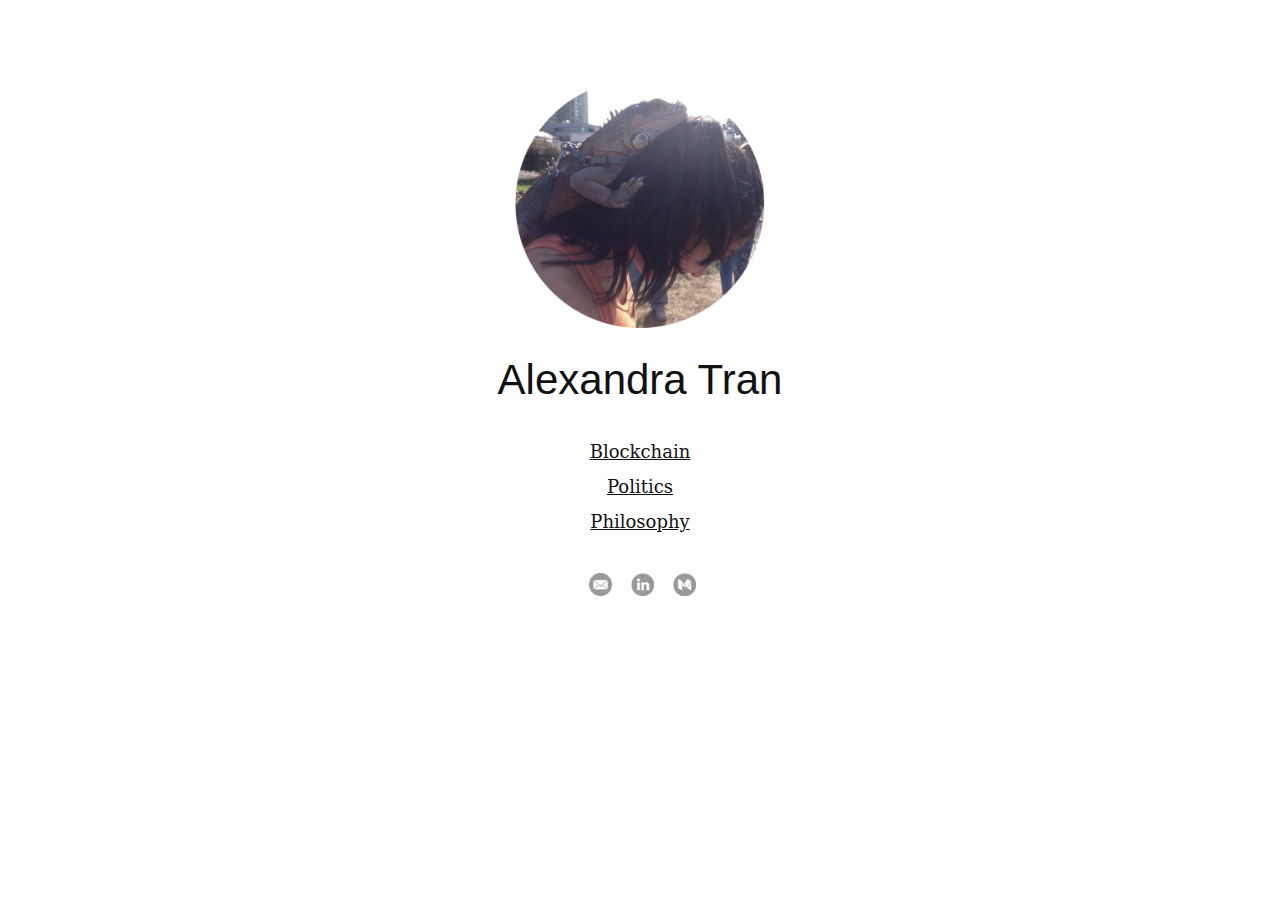
==== index.html @ 5d26245b "clean up" ====
<!doctype html>
<html lang="en-US">
<head>
<meta charset="UTF-8">
<meta http-equiv="X-UA-Compatible" content="IE=edge">
<meta name="viewport" content="width=device-width, initial-scale=1">
<title>Alexandra Tran</title>
<link href="css/stylesheet.css" rel="stylesheet" type="text/css">
</head>
<body>
  	<img class="propic" src="images/iguana.png" alt="">
    <h2 class="name">Alexandra Tran</h2>
    <p class="hometext">
    <a class="textlink" href="blockchain.html">Blockchain</a><br>
    <a class="textlink" href="politics.html">Politics</a><br>
    <a class="textlink" href="philosophy.html">Philosophy</a><br>
    </p>
	<p class="socials">
		<a href="mailto:alexandratran@pm.me"><img class="social" src="images/mail.png"></a>
		<a href="https://www.linkedin.com/in/alexandra-tran/" target="_blank"><img class="social" src="images/linkedin.png"></a>
		<a href="https://medium.com/@alexandratran" target="_blank"><img class="social" src="images/medium.png"></a>
	</p>
    

</body>
</html>
---- css/stylesheet.css ----
@charset "UTF-8";
/* Body */
body {
	font-family: Constantia, "Lucida Bright", "DejaVu Serif", Georgia, "serif";
	padding-top: 70px;
	padding-bottom: 50px;
	text-align: center;
}
img.propic {
	height: 250px;
	width: 250px;
	display: block;
	margin-left: auto;
	margin-right: auto;
}
.name {
	color: #111111;
	margin-top: 28px;
	margin-bottom: 30px;
	font-size: 42px;
	font-weight: 300;
	font-family: Gotham, "Helvetica Neue", Helvetica, Arial, "sans-serif";
}
.hometext {
	width: 50%;
	font-size: 18px;
	margin-left: auto;
	margin-right: auto;
	color: #111111;
	line-height: 35px;
}
.text {
	width: 45%;
	font-size: 18px;
	text-align: left;
	margin-left: auto;
	margin-right: auto;
	color: #111111;
	line-height: 30px;
}
.nav {
	margin-left: auto;
	margin-right: auto;
}
.textlink {
	font-size: 18px;
	text-decoration: underline;
	color:#111111;
}
.textlink:hover {
	text-decoration: none;
}
.link {
	display: inline-block;
	font-size: 18px;
	margin-left: 6px;
	margin-right: 6px;
	margin-bottom: 20px;
}
.link a {
	text-decoration: underline;
	color:#111111;
}
.link a:hover {
	text-decoration: none;
}
.socials {
	position: fixed;
	left: 50%;
	margin-left: -58px;
}
img.social {
	display: inline-block;
	height: 23px;
	width: 23px;
	margin-left: 7px;
	margin-right: 7px;
	opacity: 0.4;
}
img.social:hover {
	opacity: 0.65;
}

/* Mobile */
@media (max-width: 320px) {

.text {
	width: 100%;
	text-align: justify;
	padding-top: 0px;
	padding-right: 0px;
	padding-bottom: 0px;
	padding-left: 0px;
}
}

/* Small Tablets */
@media (min-width: 321px)and (max-width: 767px) {


.text {
	width: 100%;
	padding-top: 0px;
	padding-right: 0px;
	padding-bottom: 0px;
	padding-left: 0px;
}
}

/* Small Desktops */
@media (min-width: 768px) and (max-width: 1096px) {
.text {
	width: 100%;
}

}
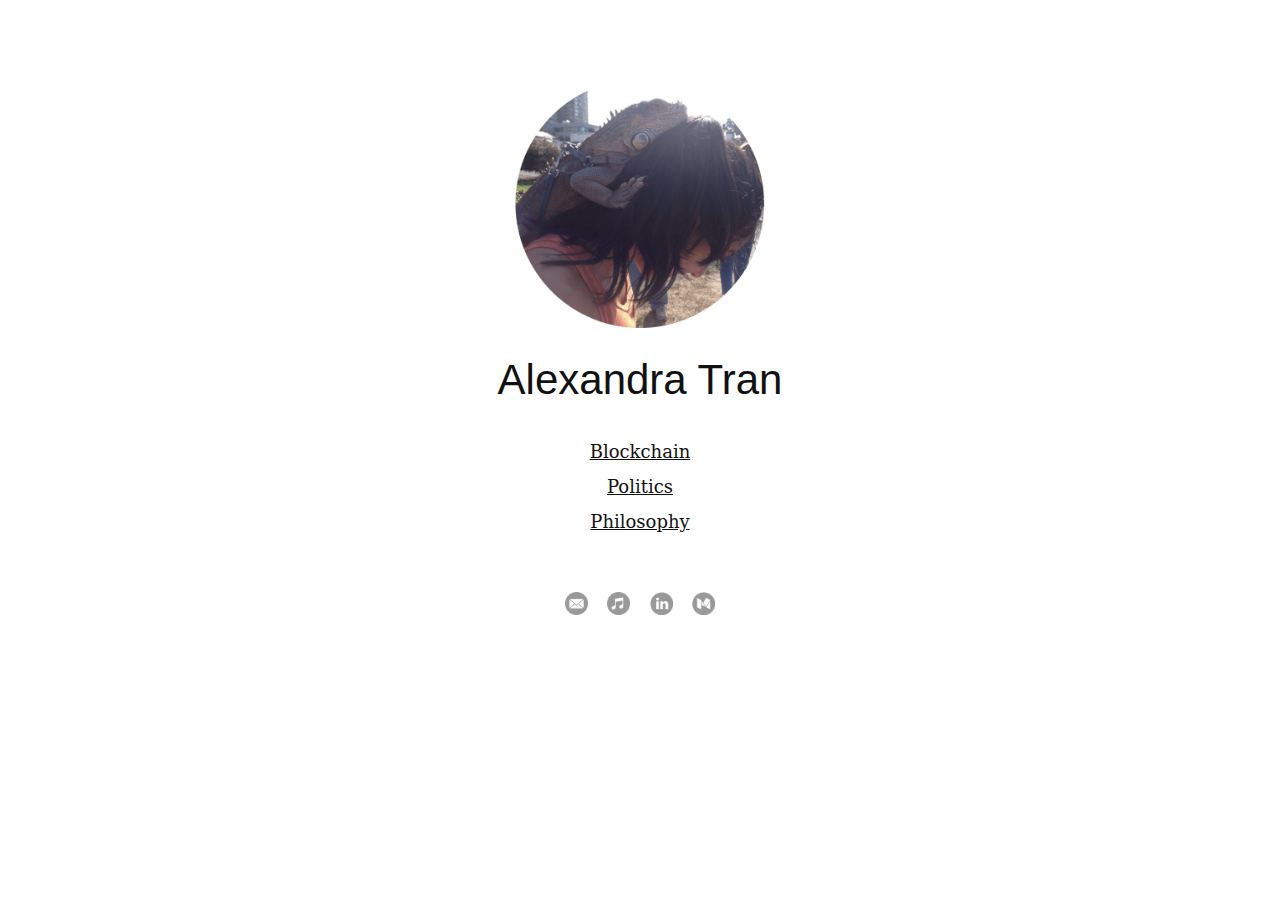
==== commit 98ed6054: "updates" ====
--- a/index.html
+++ b/index.html
@@ -15,10 +15,13 @@
     <a class="textlink" href="politics.html">Politics</a><br>
     <a class="textlink" href="philosophy.html">Philosophy</a><br>
     </p>
+    <br>
 	<p class="socials">
 		<a href="mailto:alexandratran@pm.me"><img class="social" src="images/mail.png"></a>
+		<a href="https://rateyourmusic.com/~alextran" target="_blank"><img class="social" src="images/music.png"></a>
 		<a href="https://www.linkedin.com/in/alexandra-tran/" target="_blank"><img class="social" src="images/linkedin.png"></a>
 		<a href="https://medium.com/@alexandratran" target="_blank"><img class="social" src="images/medium.png"></a>
+		
 	</p>
     
 
--- a/css/stylesheet.css
+++ b/css/stylesheet.css
@@ -3,7 +3,7 @@
 body {
 	font-family: Constantia, "Lucida Bright", "DejaVu Serif", Georgia, "serif";
 	padding-top: 70px;
-	padding-bottom: 50px;
+	padding-bottom: 30px;
 	text-align: center;
 }
 img.propic {
@@ -18,8 +18,10 @@
 	margin-top: 28px;
 	margin-bottom: 30px;
 	font-size: 42px;
-	font-weight: 300;
+	font-weight: 200;
 	font-family: Gotham, "Helvetica Neue", Helvetica, Arial, "sans-serif";
+	-webkit-font-smoothing: antialiased;
+	text-rendering: optimizeLegibility;
 }
 .hometext {
 	width: 50%;
@@ -65,9 +67,8 @@
 	text-decoration: none;
 }
 .socials {
-	position: fixed;
-	left: 50%;
-	margin-left: -58px;
+	
+	text-align: center;
 }
 img.social {
 	display: inline-block;
@@ -85,7 +86,7 @@
 @media (max-width: 320px) {
 
 .text {
-	width: 100%;
+	width: 93%;
 	text-align: justify;
 	padding-top: 0px;
 	padding-right: 0px;
@@ -99,7 +100,7 @@
 
 
 .text {
-	width: 100%;
+	width: 70%;
 	padding-top: 0px;
 	padding-right: 0px;
 	padding-bottom: 0px;
@@ -107,10 +108,5 @@
 }
 }
 
-/* Small Desktops */
-@media (min-width: 768px) and (max-width: 1096px) {
-.text {
-	width: 100%;
-}
 
 }
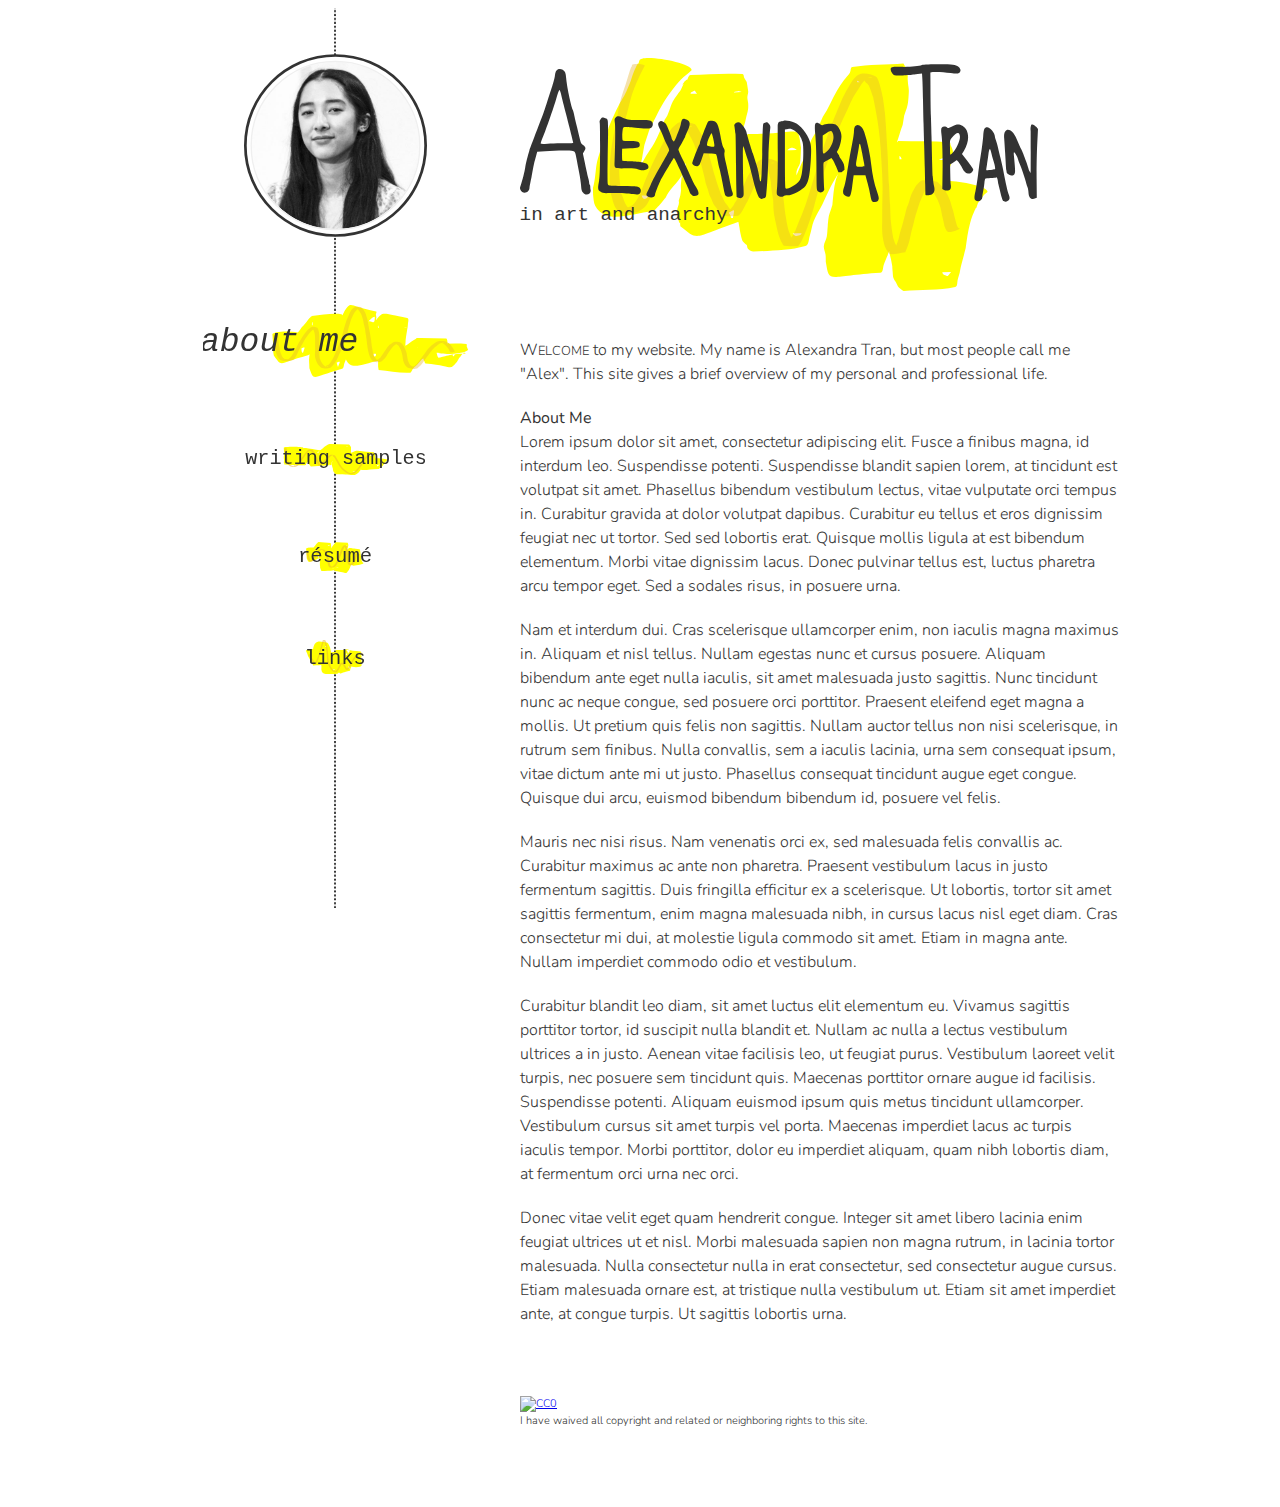
==== commit ee11f532: "update site" ====
--- a/index.html
+++ b/index.html
@@ -1,29 +1,65 @@
 <!doctype html>
-<html lang="en-US">
-<head>
-<meta charset="UTF-8">
-<meta http-equiv="X-UA-Compatible" content="IE=edge">
-<meta name="viewport" content="width=device-width, initial-scale=1">
-<title>Alexandra Tran</title>
-<link href="css/stylesheet.css" rel="stylesheet" type="text/css">
-</head>
-<body>
-  	<img class="propic" src="images/iguana.png" alt="">
-    <h2 class="name">Alexandra Tran</h2>
-    <p class="hometext">
-    <a class="textlink" href="blockchain.html">Blockchain</a><br>
-    <a class="textlink" href="politics.html">Politics</a><br>
-    <a class="textlink" href="philosophy.html">Philosophy</a><br>
-    </p>
-    <br>
-	<p class="socials">
-		<a href="mailto:alexandratran@pm.me"><img class="social" src="images/mail.png"></a>
-		<a href="https://rateyourmusic.com/~alextran" target="_blank"><img class="social" src="images/music.png"></a>
-		<a href="https://www.linkedin.com/in/alexandra-tran/" target="_blank"><img class="social" src="images/linkedin.png"></a>
-		<a href="https://medium.com/@alexandratran" target="_blank"><img class="social" src="images/medium.png"></a>
-		
-	</p>
-    
+<html>
+  <head profile="http://www.w3.org/2005/10/profile">
+    <title>Alexandra Tran</title>
+    <link rel="icon" type="image/png" href="images/favicon.svg">
+    <link href="https://fonts.googleapis.com/css2?family=Nunito:wght@300&display=swap" rel="stylesheet">
+    <link href="https://fonts.googleapis.com/css2?family=Nunito:wght@700&display=swap" rel="stylesheet">
+    <link rel="stylesheet" href="stylesheets/styles.css">
+    <script src="javascripts/scale.fix.js"></script>
+    <meta charset="utf-8">
+    <meta http-equiv="X-UA-Compatible" content="chrome=1">
+    <meta name="viewport" content="width=device-width">
+  </head>
+  <body>
+    <div class="wrapper">
+      <header>
+        <div class="icons">
+          <a href="#"><img src="images/profile.svg" alt="Photo of Alex" width="185" style="padding-top:15px;"></a>
+          <a href="#"><img src="images/aboutme2.svg" alt="About Me clicked" width="265"></a>
+          <div id="clickable"><a href="writings.html"><img src="images/writings1.svg" alt="Writing Samples" width="180"></a></div>
+          <div id="clickable"><a href="resume.html"><img src="images/resume1.svg" alt="Résumé" width="72"></a></div>
+          <div id="clickable"><a href="links.html"><img src="images/links1.svg" alt="Links" width="58"></a></div>
+        </div>
+        <div class="textlinks">
+          <a href="#"><i>about me</i></a>
+          <a href="writings.html">writing samples</a>
+          <a href="resume.html">résumé</a>
+          <a href="links.html">links</a>
+        </div>
+      </header>
+      <section>
+        <div id="logo"><img src="images/alexandratran.svg" alt="Alexandra Tran - in art and anarchy"></div>
+        <p>
+          W<small>ELCOME</small> to my website. My name is Alexandra Tran, but most people call me "Alex". This site gives a brief overview of my personal and professional life.
+          </p>
+          <p>
+            <b>About Me</b><br>
+            Lorem ipsum dolor sit amet, consectetur adipiscing elit. Fusce a finibus magna, id interdum leo. Suspendisse potenti. Suspendisse blandit sapien lorem, at tincidunt est volutpat sit amet. Phasellus bibendum vestibulum lectus, vitae vulputate orci tempus in. Curabitur gravida at dolor volutpat dapibus. Curabitur eu tellus et eros dignissim feugiat nec ut tortor. Sed sed lobortis erat. Quisque mollis ligula at est bibendum elementum. Morbi vitae dignissim lacus. Donec pulvinar tellus est, luctus pharetra arcu tempor eget. Sed a sodales risus, in posuere urna.
+        </p>
+        <p>
+          Nam et interdum dui. Cras scelerisque ullamcorper enim, non iaculis magna maximus in. Aliquam et nisl tellus. Nullam egestas nunc et cursus posuere. Aliquam bibendum ante eget nulla iaculis, sit amet malesuada justo sagittis. Nunc tincidunt nunc ac neque congue, sed posuere orci porttitor. Praesent eleifend eget magna a mollis. Ut pretium quis felis non sagittis. Nullam auctor tellus non nisi scelerisque, in rutrum sem finibus. Nulla convallis, sem a iaculis lacinia, urna sem consequat ipsum, vitae dictum ante mi ut justo. Phasellus consequat tincidunt augue eget congue. Quisque dui arcu, euismod bibendum bibendum id, posuere vel felis.
+        </p>
+        <p>
+          Mauris nec nisi risus. Nam venenatis orci ex, sed malesuada felis convallis ac. Curabitur maximus ac ante non pharetra. Praesent vestibulum lacus in justo fermentum sagittis. Duis fringilla efficitur ex a scelerisque. Ut lobortis, tortor sit amet sagittis fermentum, enim magna malesuada nibh, in cursus lacus nisl eget diam. Cras consectetur mi dui, at molestie ligula commodo sit amet. Etiam in magna ante. Nullam imperdiet commodo odio et vestibulum.
+        </p>
+        <p>
+          Curabitur blandit leo diam, sit amet luctus elit elementum eu. Vivamus sagittis porttitor tortor, id suscipit nulla blandit et. Nullam ac nulla a lectus vestibulum ultrices a in justo. Aenean vitae facilisis leo, ut feugiat purus. Vestibulum laoreet velit turpis, nec posuere sem tincidunt quis. Maecenas porttitor ornare augue id facilisis. Suspendisse potenti. Aliquam euismod ipsum quis metus tincidunt ullamcorper. Vestibulum cursus sit amet turpis vel porta. Maecenas imperdiet lacus ac turpis iaculis tempor. Morbi porttitor, dolor eu imperdiet aliquam, quam nibh lobortis diam, at fermentum orci urna nec orci.
+        </p>
+        <p>
+          Donec vitae velit eget quam hendrerit congue. Integer sit amet libero lacinia enim feugiat ultrices ut et nisl. Morbi malesuada sapien non magna rutrum, in lacinia tortor malesuada. Nulla consectetur nulla in erat consectetur, sed consectetur augue cursus. Etiam malesuada ornare est, at tristique nulla vestibulum ut. Etiam sit amet imperdiet ante, at congue turpis. Ut sagittis lobortis urna.
+        </p>
+        <div id="license"><p xmlns:dct="http://purl.org/dc/terms/" xmlns:vcard="http://www.w3.org/2001/vcard-rdf/3.0#">
+          <a rel="license"
+             href="http://creativecommons.org/publicdomain/zero/1.0/">
+            <img src="https://licensebuttons.net/p/zero/1.0/80x15.png" style="border-style: none;" alt="CC0" />
+          </a>
+          <br />
+          I have waived all copyright and related or neighboring rights to
+          this site.
+        </p></div>
 
-</body>
+      </section>
+    </div>
+  </body>
 </html>
--- a/stylesheets/styles.css
+++ b/stylesheets/styles.css
@@ -0,0 +1,131 @@
+body {
+  background-color: #fff;
+  padding: 0px;
+  font: 16px/1.5 'Nunito', Helvetica, Arial, sans-serif;
+  color: #333333;
+  font-weight: 300;
+  animation: fadeInAnimation ease 1.5s; 
+  animation-iteration-count: 1; 
+  animation-fill-mode: forwards; 
+}
+@keyframes fadeInAnimation { 
+  0% { opacity: 0; } 
+  100% { opacity: 1; } 
+} 
+
+.wrapper {
+  width: 960px;
+  margin: 0 auto;
+}
+
+header {
+  width: 350px;
+  height: 100%;
+  float: left;
+  position: fixed;
+  background: url(../images/line.png) repeat-y center;
+  background-size: 2px;
+  overflow-y: auto;
+}
+header a {
+  padding: 30px 6px;
+  margin: 0 auto;
+  text-align: center;
+  display: block;
+}
+#clickable {
+  transition: padding-right 0.1s ease;
+}
+#clickable:hover {
+  padding-right: 10%;
+}
+.textlinks {
+  display: none;
+}
+
+section {
+  width: 600px;
+  margin-left: 360px;
+  padding: 50px 0px 50px;
+}
+section a {
+  text-decoration: underline;
+}
+section a:hover {
+  color: gray;
+}
+#logo {
+  margin: 0 0 40px 0;
+  width: 518px;
+}
+img {
+  max-width: 100%;
+}
+h1, h2, h3 {
+  color: #222;
+  margin: 0 0 20px;
+  line-height: 1.1;
+}
+p, ul, ol, table, pre, dl {
+  margin: 0 0 20px;
+}
+h1 {
+  font-size: 28px;
+}
+h2 {
+  color: #393939;
+}
+blockquote {
+  border-left: 1px solid #e5e5e5;
+  margin: 0;
+  padding: 0 0 0 20px;
+  font-style: italic;
+}
+small {
+  font-size: 13px;
+}
+b {
+  font-weight: 500px;
+}
+#license {
+  padding-top: 50px;
+  font-size: 11px;
+}
+
+@media screen and (max-width: 960px) {
+  .wrapper {
+    width: 90%;
+    text-align: justify;
+  }
+  header {
+    width: 100%;
+    height: auto;
+    position: relative;
+    background-image: none;
+    padding-bottom: 20px;
+  }
+  header a {
+    float: left;
+    padding: 2px 12px;
+    font-family: Courier, monospace;
+    color: #000;
+    text-decoration: none;
+  }
+  header a:hover {
+    color: yellow;
+  }
+  .icons {
+    display: none;
+  }
+  .textlinks {
+    display: block;
+  }
+  section {
+    margin-left: 0px;
+    width: 100%;
+  }
+  #logo {
+    margin-top: 0;
+  }
+}
+
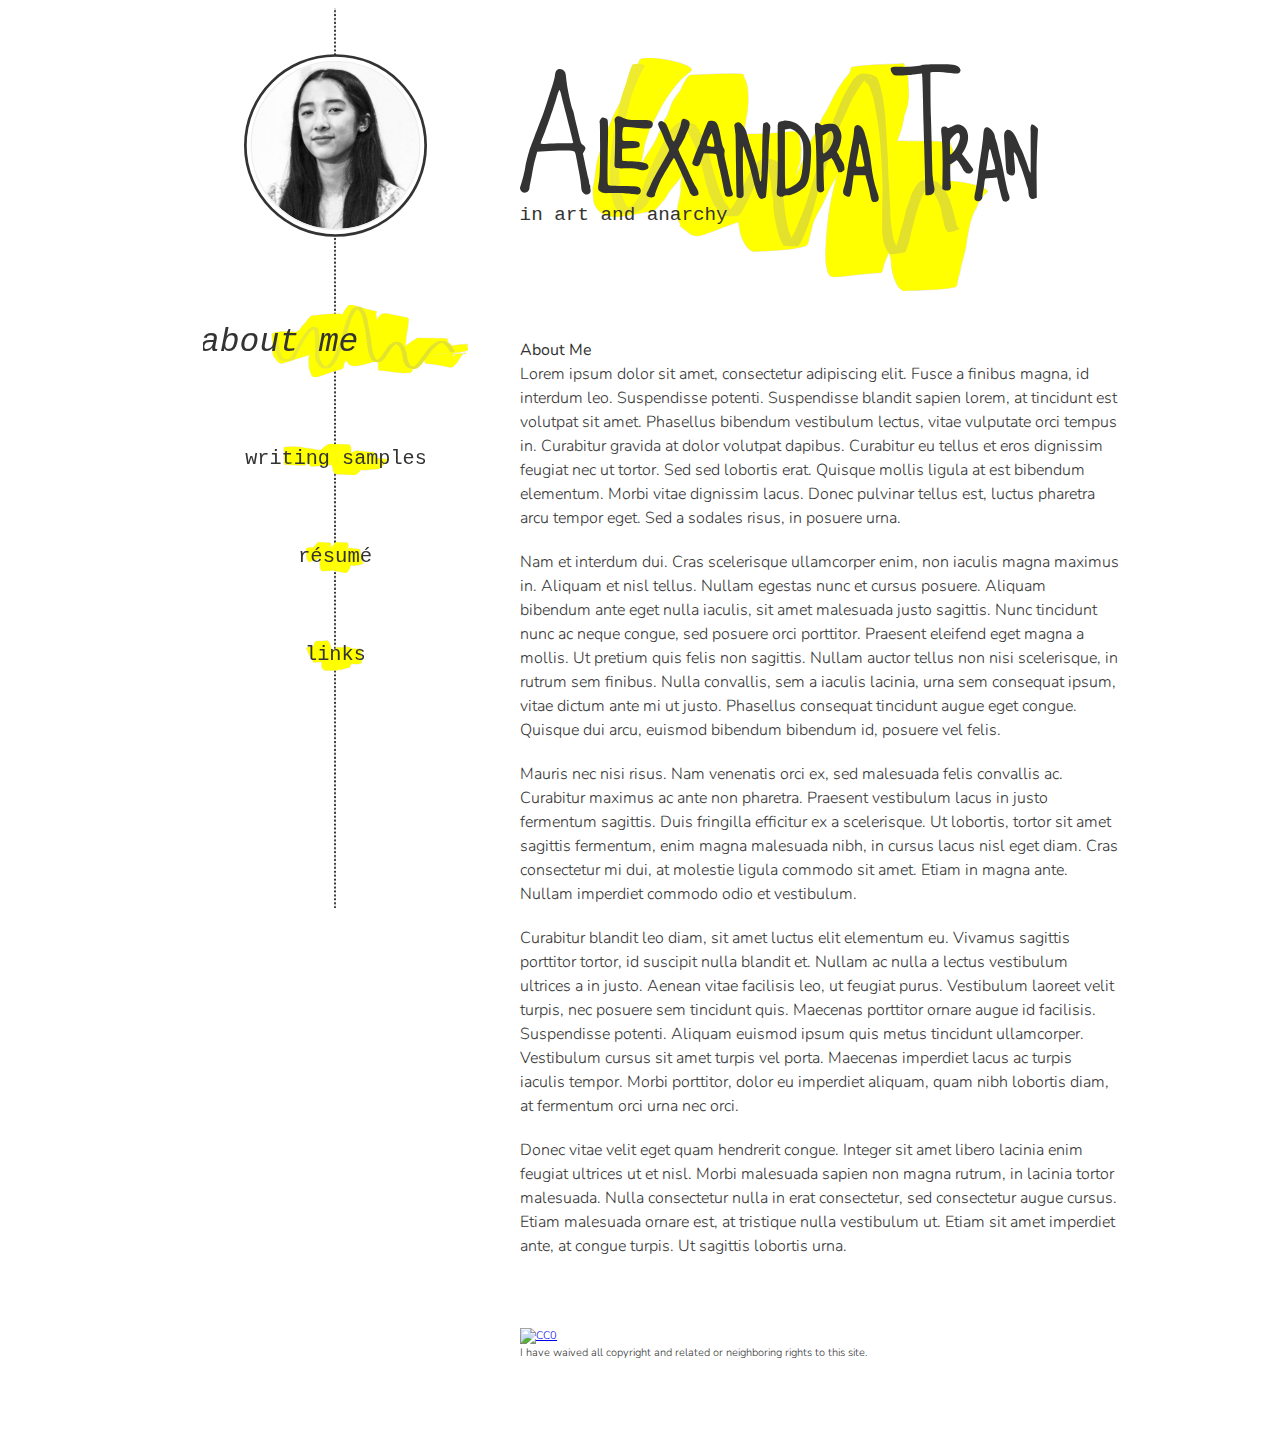
==== commit 07050a72: "update style, add .htaccess" ====
--- a/index.html
+++ b/index.html
@@ -16,23 +16,20 @@
       <header>
         <div class="icons">
           <a href="#"><img src="images/profile.svg" alt="Photo of Alex" width="185" style="padding-top:15px;"></a>
-          <a href="#"><img src="images/aboutme2.svg" alt="About Me clicked" width="265"></a>
-          <div id="clickable"><a href="writings.html"><img src="images/writings1.svg" alt="Writing Samples" width="180"></a></div>
-          <div id="clickable"><a href="resume.html"><img src="images/resume1.svg" alt="Résumé" width="72"></a></div>
-          <div id="clickable"><a href="links.html"><img src="images/links1.svg" alt="Links" width="58"></a></div>
+          <a href="#"><img src="images/aboutme2.svg" alt="About Me active" width="265"></a>
+          <div id="clickable"><a href="writings"><img src="images/writings1.svg" alt="Writing Samples" width="180"></a></div>
+          <div id="clickable"><a href="resume"><img src="images/resume1.svg" alt="Résumé" width="72"></a></div>
+          <div id="clickable"><a href="links"><img src="images/links1.svg" alt="Links" width="58"></a></div>
         </div>
         <div class="textlinks">
           <a href="#"><i>about me</i></a>
-          <a href="writings.html">writing samples</a>
-          <a href="resume.html">résumé</a>
-          <a href="links.html">links</a>
+          <a href="writings">writing samples</a>
+          <a href="resume">résumé</a>
+          <a href="links">links</a>
         </div>
       </header>
       <section>
         <div id="logo"><img src="images/alexandratran.svg" alt="Alexandra Tran - in art and anarchy"></div>
-        <p>
-          W<small>ELCOME</small> to my website. My name is Alexandra Tran, but most people call me "Alex". This site gives a brief overview of my personal and professional life.
-          </p>
           <p>
             <b>About Me</b><br>
             Lorem ipsum dolor sit amet, consectetur adipiscing elit. Fusce a finibus magna, id interdum leo. Suspendisse potenti. Suspendisse blandit sapien lorem, at tincidunt est volutpat sit amet. Phasellus bibendum vestibulum lectus, vitae vulputate orci tempus in. Curabitur gravida at dolor volutpat dapibus. Curabitur eu tellus et eros dignissim feugiat nec ut tortor. Sed sed lobortis erat. Quisque mollis ligula at est bibendum elementum. Morbi vitae dignissim lacus. Donec pulvinar tellus est, luctus pharetra arcu tempor eget. Sed a sodales risus, in posuere urna.
--- a/stylesheets/styles.css
+++ b/stylesheets/styles.css
@@ -125,7 +125,7 @@
     width: 100%;
   }
   #logo {
-    margin-top: 0;
+    width: 100%;
   }
 }
 
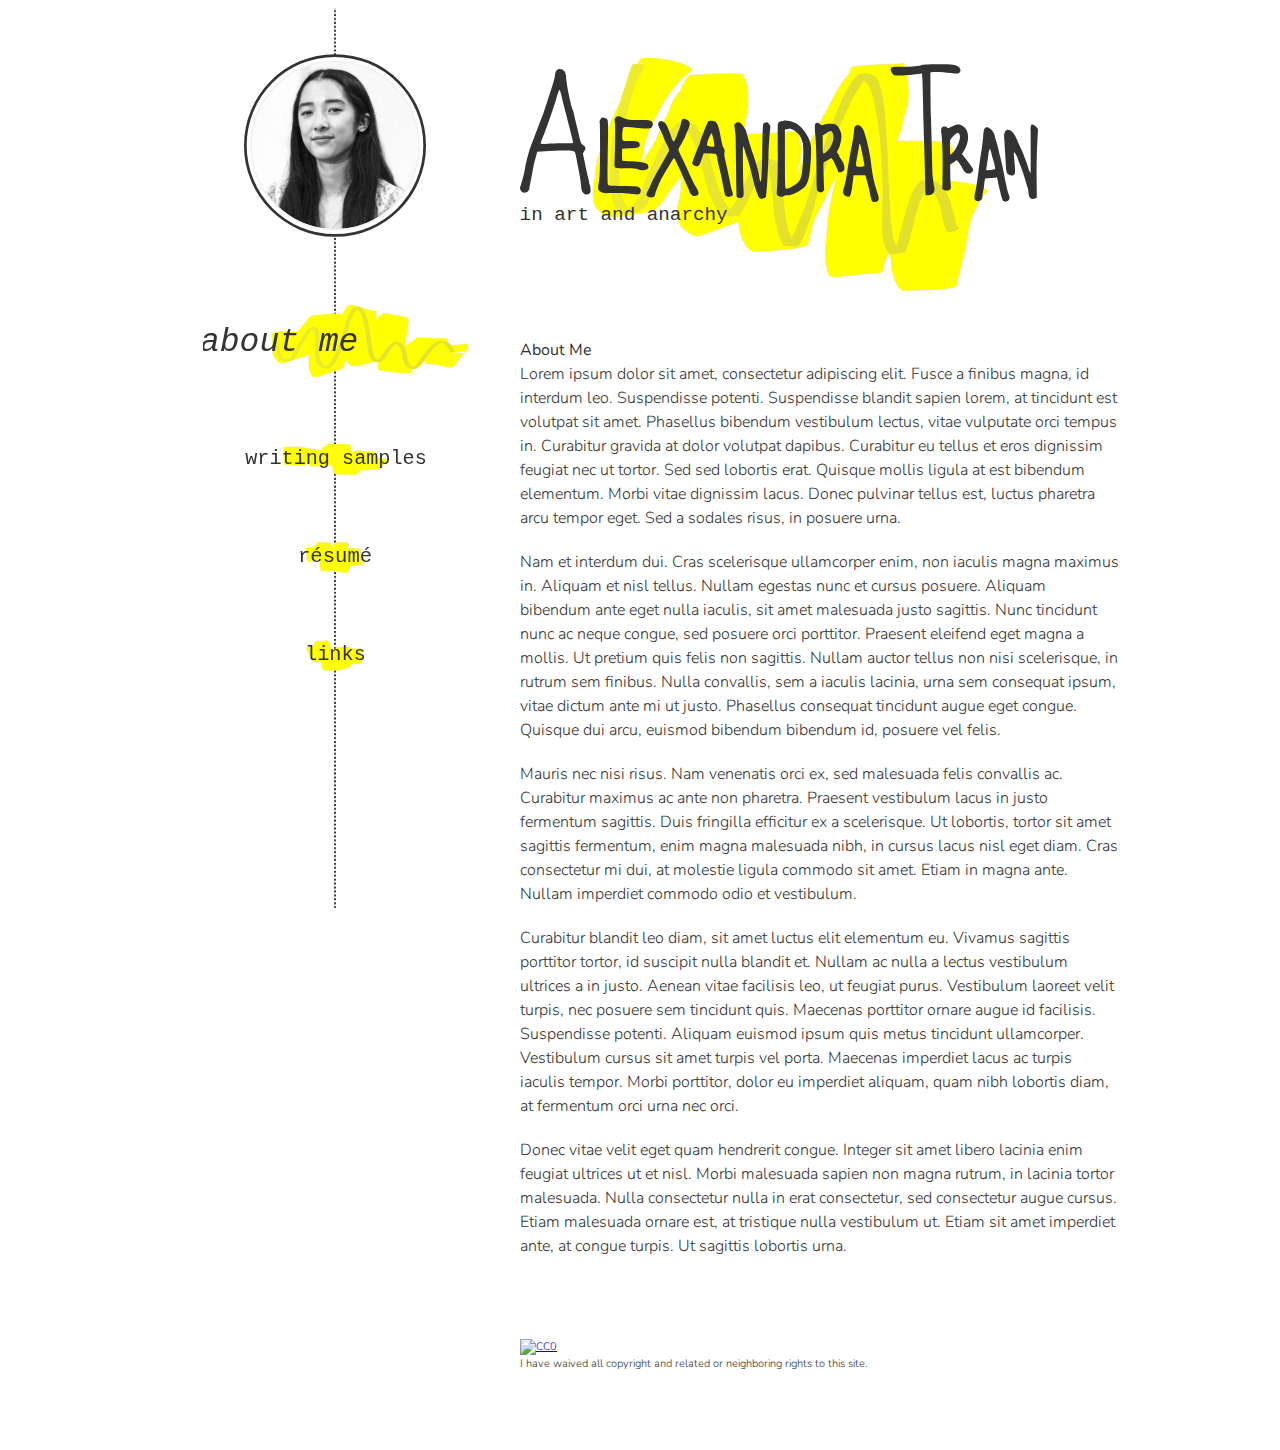
==== commit ac6538be: "finalize style" ====
--- a/index.html
+++ b/index.html
@@ -1,8 +1,10 @@
 <!doctype html>
+
 <html>
+
   <head profile="http://www.w3.org/2005/10/profile">
     <title>Alexandra Tran</title>
-    <link rel="icon" type="image/png" href="images/favicon.svg">
+    <link rel="icon" type="image" href="images/favicon.svg">
     <link href="https://fonts.googleapis.com/css2?family=Nunito:wght@300&display=swap" rel="stylesheet">
     <link href="https://fonts.googleapis.com/css2?family=Nunito:wght@700&display=swap" rel="stylesheet">
     <link rel="stylesheet" href="stylesheets/styles.css">
@@ -11,28 +13,32 @@
     <meta http-equiv="X-UA-Compatible" content="chrome=1">
     <meta name="viewport" content="width=device-width">
   </head>
+
   <body>
+
     <div class="wrapper">
+      
       <header>
         <div class="icons">
-          <a href="#"><img src="images/profile.svg" alt="Photo of Alex" width="185" style="padding-top:15px;"></a>
+          <a href="#" id="profile"><img src="images/profile.svg" alt="Photo of Alex"></a>
           <a href="#"><img src="images/aboutme2.svg" alt="About Me active" width="265"></a>
-          <div id="clickable"><a href="writings"><img src="images/writings1.svg" alt="Writing Samples" width="180"></a></div>
-          <div id="clickable"><a href="resume"><img src="images/resume1.svg" alt="Résumé" width="72"></a></div>
-          <div id="clickable"><a href="links"><img src="images/links1.svg" alt="Links" width="58"></a></div>
+          <a href="writings.html" id="clickable"><img src="images/writings1.svg" alt="Writing Samples" width="180"></a>
+          <a href="resume.html" id="clickable"><img src="images/resume1.svg" alt="Résumé" width="72"></a>
+          <a href="links.html" id="clickable"><img src="images/links1.svg" alt="Links" width="58"></a>
         </div>
         <div class="textlinks">
           <a href="#"><i>about me</i></a>
-          <a href="writings">writing samples</a>
-          <a href="resume">résumé</a>
-          <a href="links">links</a>
+          <a href="writings.html">writing samples</a>
+          <a href="resume.html">résumé</a>
+          <a href="links.html">links</a>
         </div>
       </header>
+
       <section>
         <div id="logo"><img src="images/alexandratran.svg" alt="Alexandra Tran - in art and anarchy"></div>
-          <p>
-            <b>About Me</b><br>
-            Lorem ipsum dolor sit amet, consectetur adipiscing elit. Fusce a finibus magna, id interdum leo. Suspendisse potenti. Suspendisse blandit sapien lorem, at tincidunt est volutpat sit amet. Phasellus bibendum vestibulum lectus, vitae vulputate orci tempus in. Curabitur gravida at dolor volutpat dapibus. Curabitur eu tellus et eros dignissim feugiat nec ut tortor. Sed sed lobortis erat. Quisque mollis ligula at est bibendum elementum. Morbi vitae dignissim lacus. Donec pulvinar tellus est, luctus pharetra arcu tempor eget. Sed a sodales risus, in posuere urna.
+        <p>
+          <b>About Me</b><br>
+          Lorem ipsum dolor sit amet, consectetur adipiscing elit. Fusce a finibus magna, id interdum leo. Suspendisse potenti. Suspendisse blandit sapien lorem, at tincidunt est volutpat sit amet. Phasellus bibendum vestibulum lectus, vitae vulputate orci tempus in. Curabitur gravida at dolor volutpat dapibus. Curabitur eu tellus et eros dignissim feugiat nec ut tortor. Sed sed lobortis erat. Quisque mollis ligula at est bibendum elementum. Morbi vitae dignissim lacus. Donec pulvinar tellus est, luctus pharetra arcu tempor eget. Sed a sodales risus, in posuere urna.
         </p>
         <p>
           Nam et interdum dui. Cras scelerisque ullamcorper enim, non iaculis magna maximus in. Aliquam et nisl tellus. Nullam egestas nunc et cursus posuere. Aliquam bibendum ante eget nulla iaculis, sit amet malesuada justo sagittis. Nunc tincidunt nunc ac neque congue, sed posuere orci porttitor. Praesent eleifend eget magna a mollis. Ut pretium quis felis non sagittis. Nullam auctor tellus non nisi scelerisque, in rutrum sem finibus. Nulla convallis, sem a iaculis lacinia, urna sem consequat ipsum, vitae dictum ante mi ut justo. Phasellus consequat tincidunt augue eget congue. Quisque dui arcu, euismod bibendum bibendum id, posuere vel felis.
@@ -48,15 +54,17 @@
         </p>
         <div id="license"><p xmlns:dct="http://purl.org/dc/terms/" xmlns:vcard="http://www.w3.org/2001/vcard-rdf/3.0#">
           <a rel="license"
-             href="http://creativecommons.org/publicdomain/zero/1.0/">
+             href="http://creativecommons.org/publicdomain/zero/1.0/" target="_blank">
             <img src="https://licensebuttons.net/p/zero/1.0/80x15.png" style="border-style: none;" alt="CC0" />
           </a>
-          <br />
+          <br/>
           I have waived all copyright and related or neighboring rights to
           this site.
         </p></div>
+      </section>
 
-      </section>
     </div>
+
   </body>
+
 </html>
--- a/stylesheets/styles.css
+++ b/stylesheets/styles.css
@@ -1,9 +1,7 @@
 body {
   background-color: #fff;
-  padding: 0px;
-  font: 16px/1.5 'Nunito', Helvetica, Arial, sans-serif;
-  color: #333333;
-  font-weight: 300;
+  font: 300 16px/1.5 'Nunito', Helvetica, Arial, sans-serif;
+  color: #333;
   animation: fadeInAnimation ease 1.5s; 
   animation-iteration-count: 1; 
   animation-fill-mode: forwards; 
@@ -33,14 +31,18 @@
   text-align: center;
   display: block;
 }
-#clickable {
-  transition: padding-right 0.1s ease;
+#profile {
+  width: 185px;
+  padding-top: 45px;
 }
-#clickable:hover {
-  padding-right: 10%;
+#clickable { 
+  transition: padding-right 0.1s ease; 
 }
-.textlinks {
-  display: none;
+#clickable:hover { 
+  padding-right: 10%; 
+}
+.textlinks { 
+  display: none; 
 }
 
 section {
@@ -55,37 +57,20 @@
   color: gray;
 }
 #logo {
-  margin: 0 0 40px 0;
+  margin-bottom: 40px;
   width: 518px;
 }
 img {
   max-width: 100%;
 }
-h1, h2, h3 {
-  color: #222;
-  margin: 0 0 20px;
-  line-height: 1.1;
-}
-p, ul, ol, table, pre, dl {
-  margin: 0 0 20px;
-}
-h1 {
-  font-size: 28px;
-}
-h2 {
-  color: #393939;
+p, ul, ol {
+  margin-bottom: 20px;
 }
 blockquote {
   border-left: 1px solid #e5e5e5;
   margin: 0;
-  padding: 0 0 0 20px;
+  padding-left: 20px;
   font-style: italic;
-}
-small {
-  font-size: 13px;
-}
-b {
-  font-weight: 500px;
 }
 #license {
   padding-top: 50px;
@@ -93,10 +78,12 @@
 }
 
 @media screen and (max-width: 960px) {
+
   .wrapper {
     width: 90%;
     text-align: justify;
   }
+
   header {
     width: 100%;
     height: auto;
@@ -120,6 +107,7 @@
   .textlinks {
     display: block;
   }
+
   section {
     margin-left: 0px;
     width: 100%;
@@ -127,5 +115,6 @@
   #logo {
     width: 100%;
   }
+  
 }
 
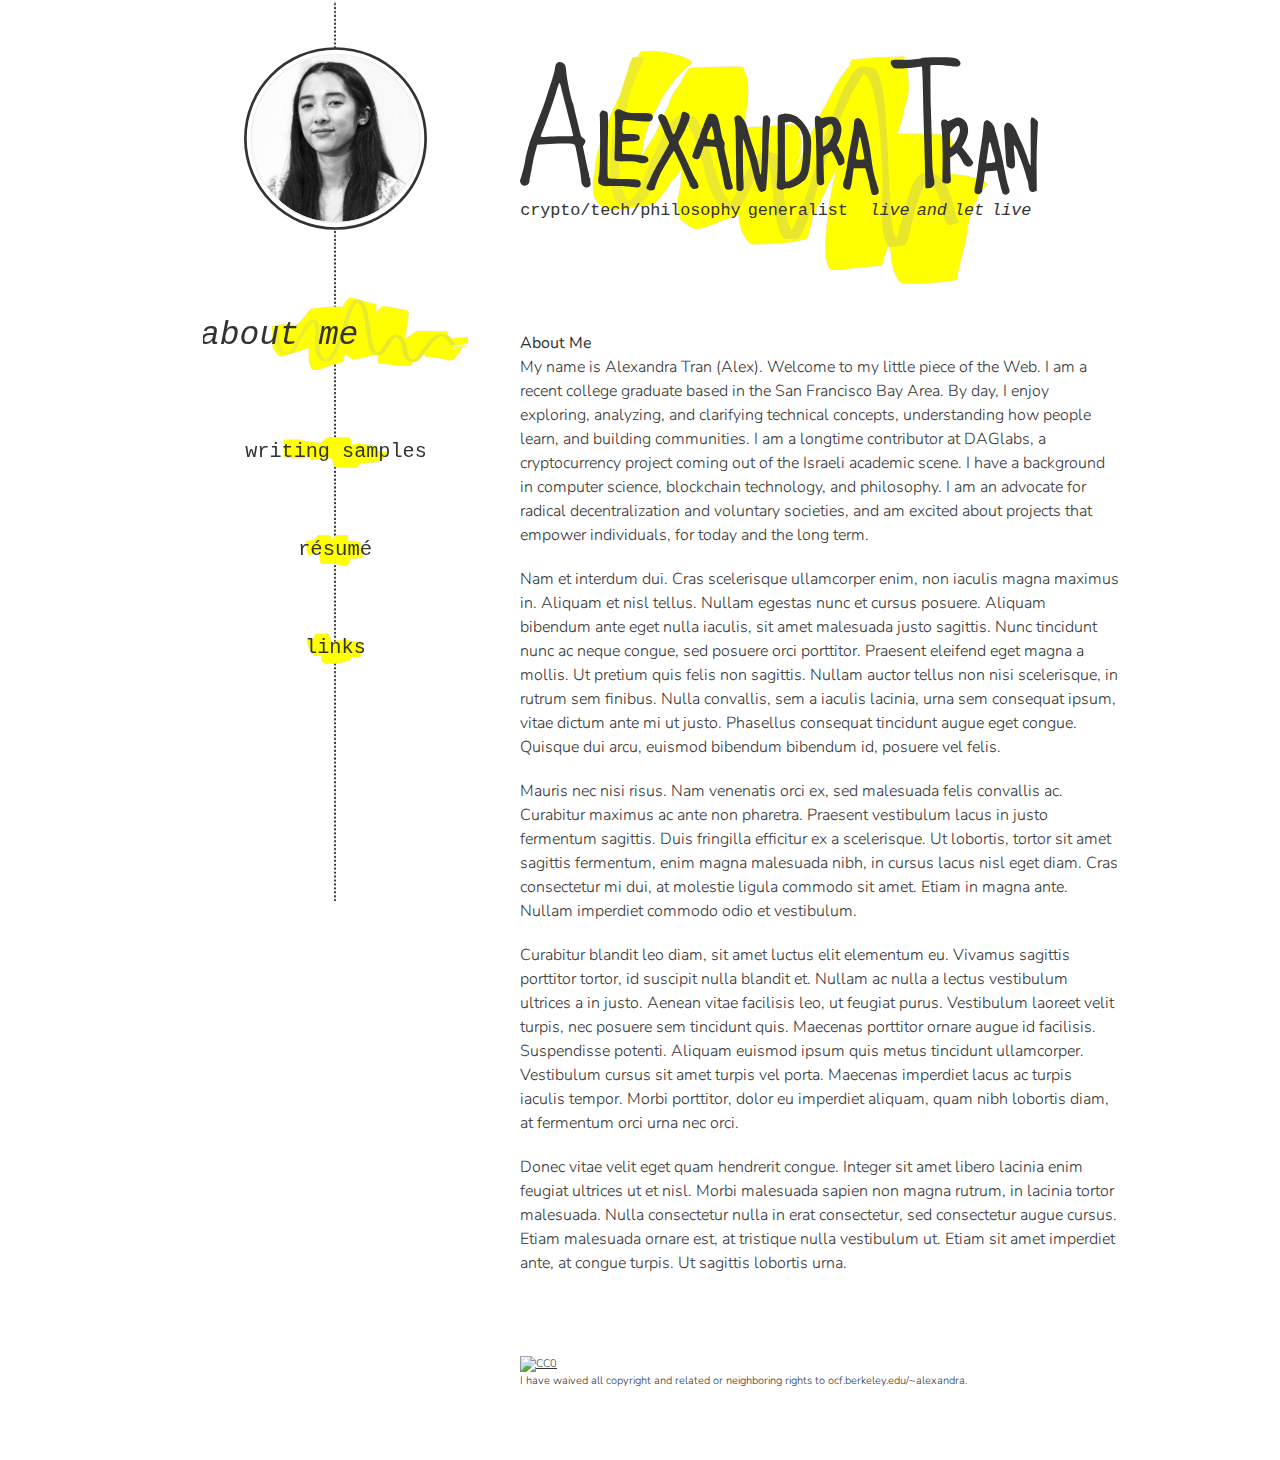
==== commit 6854419f: "update site" ====
--- a/index.html
+++ b/index.html
@@ -4,7 +4,7 @@
 
   <head profile="http://www.w3.org/2005/10/profile">
     <title>Alexandra Tran</title>
-    <link rel="icon" type="image" href="images/favicon.svg">
+    <link rel="icon" type="image" href="assets/favicon.svg">
     <link href="https://fonts.googleapis.com/css2?family=Nunito:wght@300&display=swap" rel="stylesheet">
     <link href="https://fonts.googleapis.com/css2?family=Nunito:wght@700&display=swap" rel="stylesheet">
     <link rel="stylesheet" href="stylesheets/styles.css">
@@ -20,11 +20,11 @@
       
       <header>
         <div class="icons">
-          <a href="#" id="profile"><img src="images/profile.svg" alt="Photo of Alex"></a>
-          <a href="#"><img src="images/aboutme2.svg" alt="About Me active" width="265"></a>
-          <a href="writings.html" id="clickable"><img src="images/writings1.svg" alt="Writing Samples" width="180"></a>
-          <a href="resume.html" id="clickable"><img src="images/resume1.svg" alt="Résumé" width="72"></a>
-          <a href="links.html" id="clickable"><img src="images/links1.svg" alt="Links" width="58"></a>
+          <span><img src="assets/profile.svg" alt="Photo of Alex" width="185" style="padding-top: 15px;"></span>
+          <span><img src="assets/aboutme2.svg" alt="About Me active" width="265"></span>
+          <span><a href="writings.html"><img src="assets/writings1.svg" alt="Writing Samples" width="180"></a></span>
+          <span><a href="resume.html"><img src="assets/resume1.svg" alt="Résumé" width="72"></a></span>
+          <span><a href="links.html"><img src="assets/links1.svg" alt="Links" width="58"></a></span>
         </div>
         <div class="textlinks">
           <a href="#"><i>about me</i></a>
@@ -35,11 +35,17 @@
       </header>
 
       <section>
-        <div id="logo"><img src="images/alexandratran.svg" alt="Alexandra Tran - in art and anarchy"></div>
+        <div id="logo"><img src="assets/alexandratran.svg" alt="Alexandra Tran"></div>
         <p>
           <b>About Me</b><br>
-          Lorem ipsum dolor sit amet, consectetur adipiscing elit. Fusce a finibus magna, id interdum leo. Suspendisse potenti. Suspendisse blandit sapien lorem, at tincidunt est volutpat sit amet. Phasellus bibendum vestibulum lectus, vitae vulputate orci tempus in. Curabitur gravida at dolor volutpat dapibus. Curabitur eu tellus et eros dignissim feugiat nec ut tortor. Sed sed lobortis erat. Quisque mollis ligula at est bibendum elementum. Morbi vitae dignissim lacus. Donec pulvinar tellus est, luctus pharetra arcu tempor eget. Sed a sodales risus, in posuere urna.
+          My name is Alexandra Tran (Alex). Welcome to my little piece of the Web. 
+          I am a recent college graduate based in the San Francisco Bay Area. 
+          By day, I enjoy exploring, analyzing, and clarifying technical concepts, understanding how people learn, and building communities. 
+          I am a longtime contributor at DAGlabs, a cryptocurrency project coming out of the Israeli academic scene. 
+          I have a background in computer science, blockchain technology, and philosophy. 
+          I am an advocate for radical decentralization and voluntary societies, and am excited about projects that empower individuals, for today and the long term.
         </p>
+        <!-- hr -->
         <p>
           Nam et interdum dui. Cras scelerisque ullamcorper enim, non iaculis magna maximus in. Aliquam et nisl tellus. Nullam egestas nunc et cursus posuere. Aliquam bibendum ante eget nulla iaculis, sit amet malesuada justo sagittis. Nunc tincidunt nunc ac neque congue, sed posuere orci porttitor. Praesent eleifend eget magna a mollis. Ut pretium quis felis non sagittis. Nullam auctor tellus non nisi scelerisque, in rutrum sem finibus. Nulla convallis, sem a iaculis lacinia, urna sem consequat ipsum, vitae dictum ante mi ut justo. Phasellus consequat tincidunt augue eget congue. Quisque dui arcu, euismod bibendum bibendum id, posuere vel felis.
         </p>
@@ -59,7 +65,7 @@
           </a>
           <br/>
           I have waived all copyright and related or neighboring rights to
-          this site.
+          ocf.berkeley.edu/~alexandra.
         </p></div>
       </section>
 
--- a/stylesheets/styles.css
+++ b/stylesheets/styles.css
@@ -4,7 +4,7 @@
   color: #333;
   animation: fadeInAnimation ease 1.5s; 
   animation-iteration-count: 1; 
-  animation-fill-mode: forwards; 
+  animation-fill-mode: forwards;
 }
 @keyframes fadeInAnimation { 
   0% { opacity: 0; } 
@@ -13,7 +13,7 @@
 
 .wrapper {
   width: 960px;
-  margin: 0 auto;
+  margin: -7px auto;
 }
 
 header {
@@ -21,25 +21,22 @@
   height: 100%;
   float: left;
   position: fixed;
-  background: url(../images/line.png) repeat-y center;
+  background: url(../assets/line.png) repeat-y center;
   background-size: 2px;
   overflow-y: auto;
 }
-header a {
+header span {
   padding: 30px 6px;
   margin: 0 auto;
   text-align: center;
   display: block;
 }
-#profile {
-  width: 185px;
-  padding-top: 45px;
-}
-#clickable { 
+.icons a {
+  padding: 15px;
   transition: padding-right 0.1s ease; 
 }
-#clickable:hover { 
-  padding-right: 10%; 
+.icons a:hover { 
+  padding-right: 8%; 
 }
 .textlinks { 
   display: none; 
@@ -51,10 +48,14 @@
   padding: 50px 0px 50px;
 }
 section a {
+  color: #333;
   text-decoration: underline;
 }
 section a:hover {
-  color: gray;
+  text-decoration: none;
+}
+section a:visited {
+  color: #333;
 }
 #logo {
   margin-bottom: 40px;
@@ -71,6 +72,10 @@
   margin: 0;
   padding-left: 20px;
   font-style: italic;
+}
+hr {
+  width: 30px;
+  margin: 30px auto;
 }
 #license {
   padding-top: 50px;
@@ -89,10 +94,11 @@
     height: auto;
     position: relative;
     background-image: none;
-    padding-bottom: 20px;
+    padding: 20px 0;
+    text-align: center;
   }
   header a {
-    float: left;
+    float: center;
     padding: 2px 12px;
     font-family: Courier, monospace;
     color: #000;
@@ -114,7 +120,16 @@
   }
   #logo {
     width: 100%;
+    text-align: center;
+    margin-bottom: 25px;
   }
   
 }
 
+@media screen and (max-width: 500px) {
+
+#logo {
+  display: none;
+}
+
+}